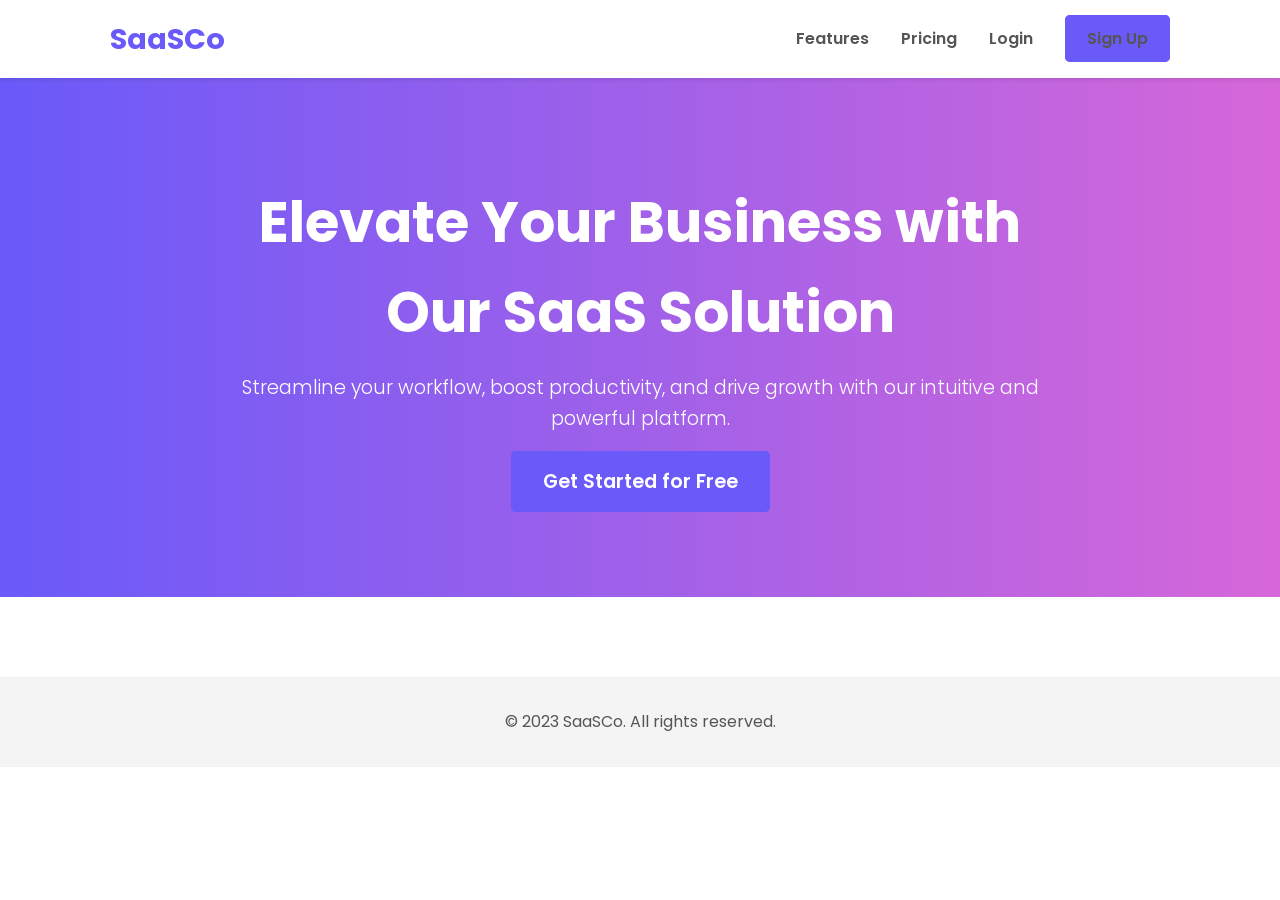
==== index.html @ 93245f71 "feat: build modern saas landing page, dashboard, login and sign up with only html, css, and js" ====
<!DOCTYPE html>
<html lang="en">
<head>
    <meta charset="UTF-8">
    <meta name="viewport" content="width=device-width, initial-scale=1.0">
    <title>SaaSCo - The Future of Business</title>
    <link rel="stylesheet" href="css/style.css">
</head>
<body>
    <header class="main-header">
        <div class="container">
            <a href="index.html" class="logo">SaaSCo</a>
            <nav class="main-nav">
                <ul>
                    <li><a href="#features">Features</a></li>
                    <li><a href="#pricing">Pricing</a></li>
                    <li><a href="login.html">Login</a></li>
                    <li><a href="signup.html" class="btn btn-primary">Sign Up</a></li>
                </ul>
            </nav>
        </div>
    </header>

    <section class="hero">
        <div class="container">
            <div class="hero-content">
                <h1 class="hero-title">Elevate Your Business with Our SaaS Solution</h1>
                <p class="hero-subtitle">Streamline your workflow, boost productivity, and drive growth with our intuitive and powerful platform.</p>
                <a href="signup.html" class="btn btn-primary btn-lg">Get Started for Free</a>
            </div>
        </div>
    </section>

    <footer class="main-footer">
        <div class="container">
            <p>&copy; 2023 SaaSCo. All rights reserved.</p>
        </div>
    </footer>

    <script src="js/main.js"></script>
</body>
</html>
---- css/style.css ----
@import url('https://fonts.googleapis.com/css2?family=Poppins:wght@300;400;600;700&display=swap');

:root {
    --primary-color: #6a5af9;
    --secondary-color: #f7f7f7;
    --text-color: #333;
    --light-gray: #f4f4f4;
    --dark-gray: #555;
    --white: #fff;
    --font-family: 'Poppins', sans-serif;
}

* {
    box-sizing: border-box;
    margin: 0;
    padding: 0;
}

body {
    font-family: var(--font-family);
    line-height: 1.6;
    color: var(--text-color);
    background-color: var(--white);
}

.container {
    max-width: 1100px;
    margin: 0 auto;
    padding: 0 20px;
}

.main-header {
    background: var(--white);
    box-shadow: 0 2px 4px rgba(0,0,0,0.1);
    padding: 1rem 0;
    position: sticky;
    top: 0;
    z-index: 1000;
}

.main-header .container {
    display: flex;
    justify-content: space-between;
    align-items: center;
}

.logo {
    font-size: 1.8rem;
    font-weight: 700;
    color: var(--primary-color);
    text-decoration: none;
}

.main-nav ul {
    list-style: none;
    display: flex;
    align-items: center;
}

.main-nav ul li {
    margin-left: 2rem;
}

.main-nav ul li a {
    text-decoration: none;
    color: var(--dark-gray);
    font-weight: 600;
    transition: color 0.3s ease;
}

.main-nav ul li a:hover {
    color: var(--primary-color);
}

.btn {
    padding: 10px 20px;
    border-radius: 5px;
    text-decoration: none;
    font-weight: 600;
    transition: background-color 0.3s ease, color 0.3s ease;
}

.btn-primary {
    background-color: var(--primary-color);
    color: var(--white);
    border: 2px solid var(--primary-color);
}

.btn-primary:hover {
    background-color: #5a4af1;
}

.hero {
    background: linear-gradient(to right, #6a5af9, #d667d9);
    color: var(--white);
    text-align: center;
    padding: 100px 0;
}

.hero-content {
    max-width: 800px;
    margin: 0 auto;
}

.hero-title {
    font-size: 3.5rem;
    font-weight: 700;
    margin-bottom: 1rem;
}

.hero-subtitle {
    font-size: 1.2rem;
    font-weight: 300;
    margin-bottom: 2rem;
}

.btn-lg {
    padding: 15px 30px;
    font-size: 1.2rem;
}

.main-footer {
    background: var(--light-gray);
    color: var(--dark-gray);
    text-align: center;
    padding: 2rem 0;
    margin-top: 5rem;
}

/* Auth Pages */
.auth-container {
    display: flex;
    justify-content: center;
    align-items: center;
    min-height: 100vh;
    background-color: var(--light-gray);
}

.auth-form {
    background: var(--white);
    padding: 3rem;
    border-radius: 10px;
    box-shadow: 0 10px 25px rgba(0,0,0,0.1);
    width: 100%;
    max-width: 450px;
    text-align: center;
}

.auth-logo {
    margin-bottom: 1.5rem;
    display: inline-block;
}

.auth-title {
    font-size: 2rem;
    font-weight: 700;
    margin-bottom: 0.5rem;
}

.auth-subtitle {
    color: var(--dark-gray);
    margin-bottom: 2rem;
}

.form-group {
    margin-bottom: 1.5rem;
    text-align: left;
}

.form-group label {
    display: block;
    font-weight: 600;
    margin-bottom: 0.5rem;
}

.form-group input {
    width: 100%;
    padding: 12px 15px;
    border: 1px solid #ddd;
    border-radius: 5px;
    font-size: 1rem;
}

.btn-block {
    width: 100%;
    padding: 15px;
    font-size: 1.1rem;
}

.auth-switch {
    margin-top: 2rem;
    color: var(--dark-gray);
}

.auth-switch a {
    color: var(--primary-color);
    font-weight: 600;
    text-decoration: none;
}

/* Dashboard */
.dashboard-layout {
    display: flex;
    min-height: 100vh;
}

.sidebar {
    width: 250px;
    background: #1e1e2d;
    color: var(--white);
    display: flex;
    flex-direction: column;
}

.sidebar-header {
    padding: 1.5rem;
    text-align: center;
    border-bottom: 1px solid #333;
}

.sidebar-header .logo {
    color: var(--white);
}

.sidebar-nav ul {
    list-style: none;
    padding: 1rem 0;
}

.sidebar-nav ul li a {
    display: block;
    padding: 1rem 1.5rem;
    color: #a0a0a0;
    text-decoration: none;
    transition: background 0.3s ease, color 0.3s ease;
}

.sidebar-nav ul li.active a,
.sidebar-nav ul li a:hover {
    background: var(--primary-color);
    color: var(--white);
}

.main-content {
    flex: 1;
    background: var(--light-gray);
    padding: 2rem;
}

.main-content-header {
    margin-bottom: 2rem;
}

.main-content-header h2 {
    font-size: 2rem;
    font-weight: 700;
}

.card {
    background: var(--white);
    padding: 2rem;
    border-radius: 10px;
    box-shadow: 0 4px 6px rgba(0,0,0,0.1);
    transition: transform 0.3s ease, box-shadow 0.3s ease;
}

.card:hover {
    transform: translateY(-5px);
    box-shadow: 0 10px 20px rgba(0,0,0,0.1);
}
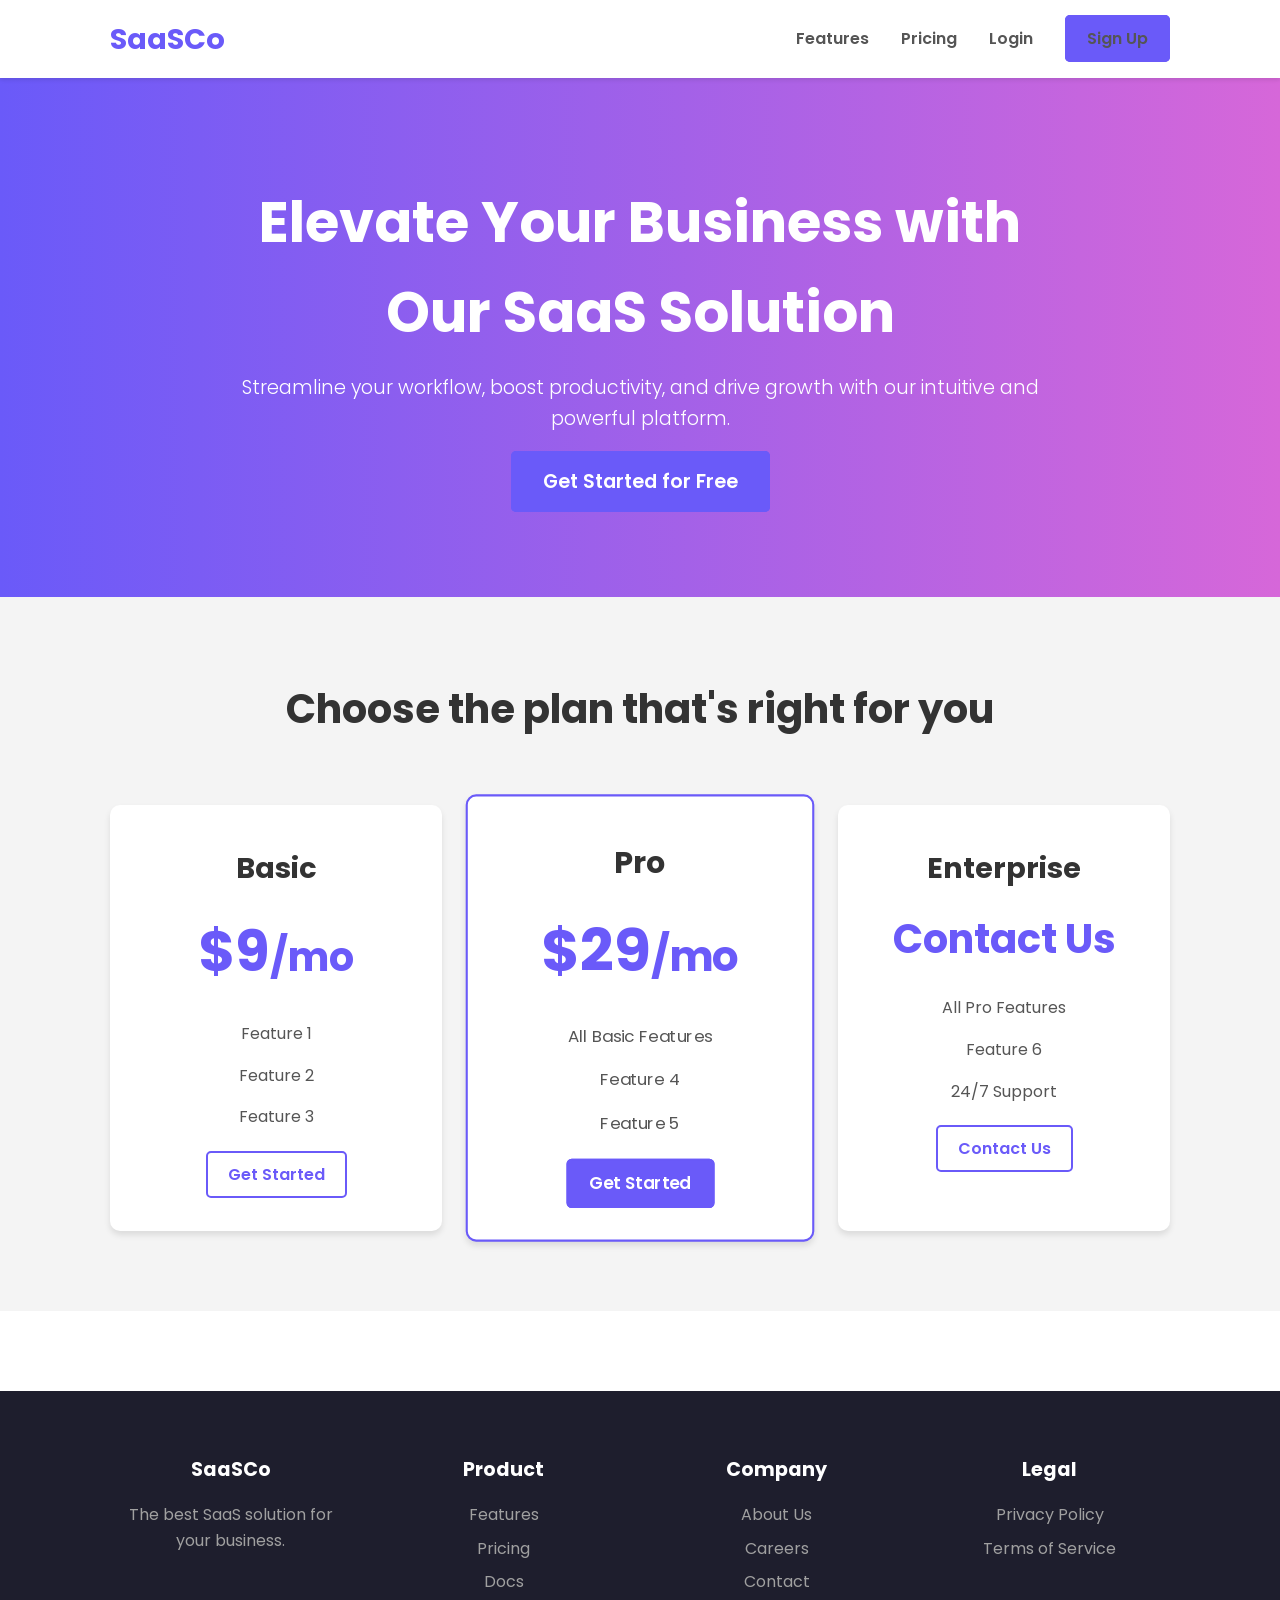
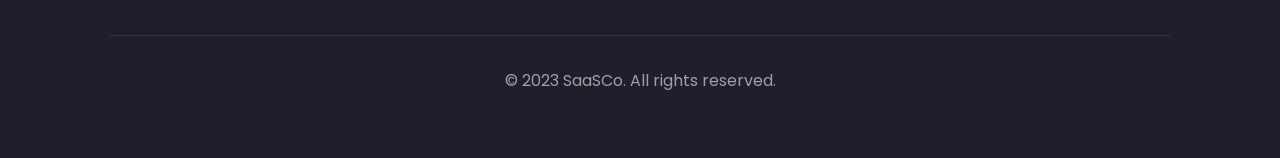
==== commit 59a62b32: "feat: add pricing section, standard footer, and social sign-up buttons" ====
--- a/index.html
+++ b/index.html
@@ -31,9 +31,78 @@
         </div>
     </section>
 
+    <section id="pricing" class="pricing-section">
+        <div class="container">
+            <h2 class="section-title">Choose the plan that's right for you</h2>
+            <div class="pricing-cards">
+                <div class="pricing-card">
+                    <h3>Basic</h3>
+                    <p class="price"><span>$9</span>/mo</p>
+                    <ul>
+                        <li>Feature 1</li>
+                        <li>Feature 2</li>
+                        <li>Feature 3</li>
+                    </ul>
+                    <a href="signup.html" class="btn btn-secondary">Get Started</a>
+                </div>
+                <div class="pricing-card popular">
+                    <h3>Pro</h3>
+                    <p class="price"><span>$29</span>/mo</p>
+                    <ul>
+                        <li>All Basic Features</li>
+                        <li>Feature 4</li>
+                        <li>Feature 5</li>
+                    </ul>
+                    <a href="signup.html" class="btn btn-primary">Get Started</a>
+                </div>
+                <div class="pricing-card">
+                    <h3>Enterprise</h3>
+                    <p class="price">Contact Us</p>
+                    <ul>
+                        <li>All Pro Features</li>
+                        <li>Feature 6</li>
+                        <li>24/7 Support</li>
+                    </ul>
+                    <a href="signup.html" class="btn btn-secondary">Contact Us</a>
+                </div>
+            </div>
+        </div>
+    </section>
+
     <footer class="main-footer">
         <div class="container">
-            <p>&copy; 2023 SaaSCo. All rights reserved.</p>
+            <div class="footer-content">
+                <div class="footer-column">
+                    <h4>SaaSCo</h4>
+                    <p>The best SaaS solution for your business.</p>
+                </div>
+                <div class="footer-column">
+                    <h4>Product</h4>
+                    <ul>
+                        <li><a href="#features">Features</a></li>
+                        <li><a href="#pricing">Pricing</a></li>
+                        <li><a href="#">Docs</a></li>
+                    </ul>
+                </div>
+                <div class="footer-column">
+                    <h4>Company</h4>
+                    <ul>
+                        <li><a href="#">About Us</a></li>
+                        <li><a href="#">Careers</a></li>
+                        <li><a href="#">Contact</a></li>
+                    </ul>
+                </div>
+                <div class="footer-column">
+                    <h4>Legal</h4>
+                    <ul>
+                        <li><a href="#">Privacy Policy</a></li>
+                        <li><a href="#">Terms of Service</a></li>
+                    </ul>
+                </div>
+            </div>
+            <div class="footer-bottom">
+                <p>&copy; 2023 SaaSCo. All rights reserved.</p>
+            </div>
         </div>
     </footer>
 
--- a/css/style.css
+++ b/css/style.css
@@ -241,6 +241,91 @@
     color: var(--white);
 }
 
+/* Footer */
+.main-footer {
+    background: #1e1e2d;
+    color: #a0a0a0;
+    padding: 4rem 0;
+}
+
+.footer-content {
+    display: grid;
+    grid-template-columns: repeat(auto-fit, minmax(200px, 1fr));
+    gap: 2rem;
+    margin-bottom: 2rem;
+}
+
+.footer-column h4 {
+    color: var(--white);
+    font-size: 1.2rem;
+    margin-bottom: 1rem;
+}
+
+.footer-column ul {
+    list-style: none;
+}
+
+.footer-column ul li {
+    margin-bottom: 0.5rem;
+}
+
+.footer-column ul li a {
+    color: #a0a0a0;
+    text-decoration: none;
+    transition: color 0.3s ease;
+}
+
+.footer-column ul li a:hover {
+    color: var(--primary-color);
+}
+
+.footer-bottom {
+    text-align: center;
+    border-top: 1px solid #333;
+    padding-top: 2rem;
+}
+
+.auth-footer {
+    margin-top: 0;
+}
+
+.or-divider {
+    display: flex;
+    align-items: center;
+    text-align: center;
+    color: var(--dark-gray);
+    margin: 2rem 0;
+}
+
+.or-divider::before,
+.or-divider::after {
+    content: '';
+    flex: 1;
+    border-bottom: 1px solid #ddd;
+}
+
+.or-divider span {
+    padding: 0 1rem;
+}
+
+.social-signup .btn-social {
+    width: 100%;
+    margin-bottom: 1rem;
+    display: flex;
+    align-items: center;
+    justify-content: center;
+    padding: 12px;
+    font-size: 1rem;
+    border: 1px solid #ddd;
+    background: var(--white);
+    color: var(--text-color);
+}
+
+.social-signup .btn-social img {
+    width: 20px;
+    margin-right: 10px;
+}
+
 .main-content {
     flex: 1;
     background: var(--light-gray);
@@ -268,3 +353,78 @@
     transform: translateY(-5px);
     box-shadow: 0 10px 20px rgba(0,0,0,0.1);
 }
+
+/* Pricing Section */
+.pricing-section {
+    padding: 80px 0;
+    background: var(--light-gray);
+}
+
+.section-title {
+    text-align: center;
+    font-size: 2.5rem;
+    font-weight: 700;
+    margin-bottom: 4rem;
+}
+
+.pricing-cards {
+    display: grid;
+    grid-template-columns: repeat(auto-fit, minmax(300px, 1fr));
+    gap: 2rem;
+}
+
+.pricing-card {
+    background: var(--white);
+    padding: 2.5rem;
+    border-radius: 10px;
+    text-align: center;
+    box-shadow: 0 4px 6px rgba(0,0,0,0.1);
+    transition: transform 0.3s ease, box-shadow 0.3s ease;
+}
+
+.pricing-card:hover {
+    transform: translateY(-10px);
+    box-shadow: 0 15px 30px rgba(0,0,0,0.1);
+}
+
+.pricing-card.popular {
+    border: 2px solid var(--primary-color);
+    transform: scale(1.05);
+}
+
+.pricing-card h3 {
+    font-size: 1.8rem;
+    margin-bottom: 1rem;
+}
+
+.pricing-card .price {
+    font-size: 2.5rem;
+    font-weight: 700;
+    color: var(--primary-color);
+    margin-bottom: 1.5rem;
+}
+
+.pricing-card .price span {
+    font-size: 3.5rem;
+}
+
+.pricing-card ul {
+    list-style: none;
+    margin-bottom: 2rem;
+}
+
+.pricing-card ul li {
+    margin-bottom: 1rem;
+    color: var(--dark-gray);
+}
+
+.btn-secondary {
+    background: var(--white);
+    color: var(--primary-color);
+    border: 2px solid var(--primary-color);
+}
+
+.btn-secondary:hover {
+    background: var(--primary-color);
+    color: var(--white);
+}
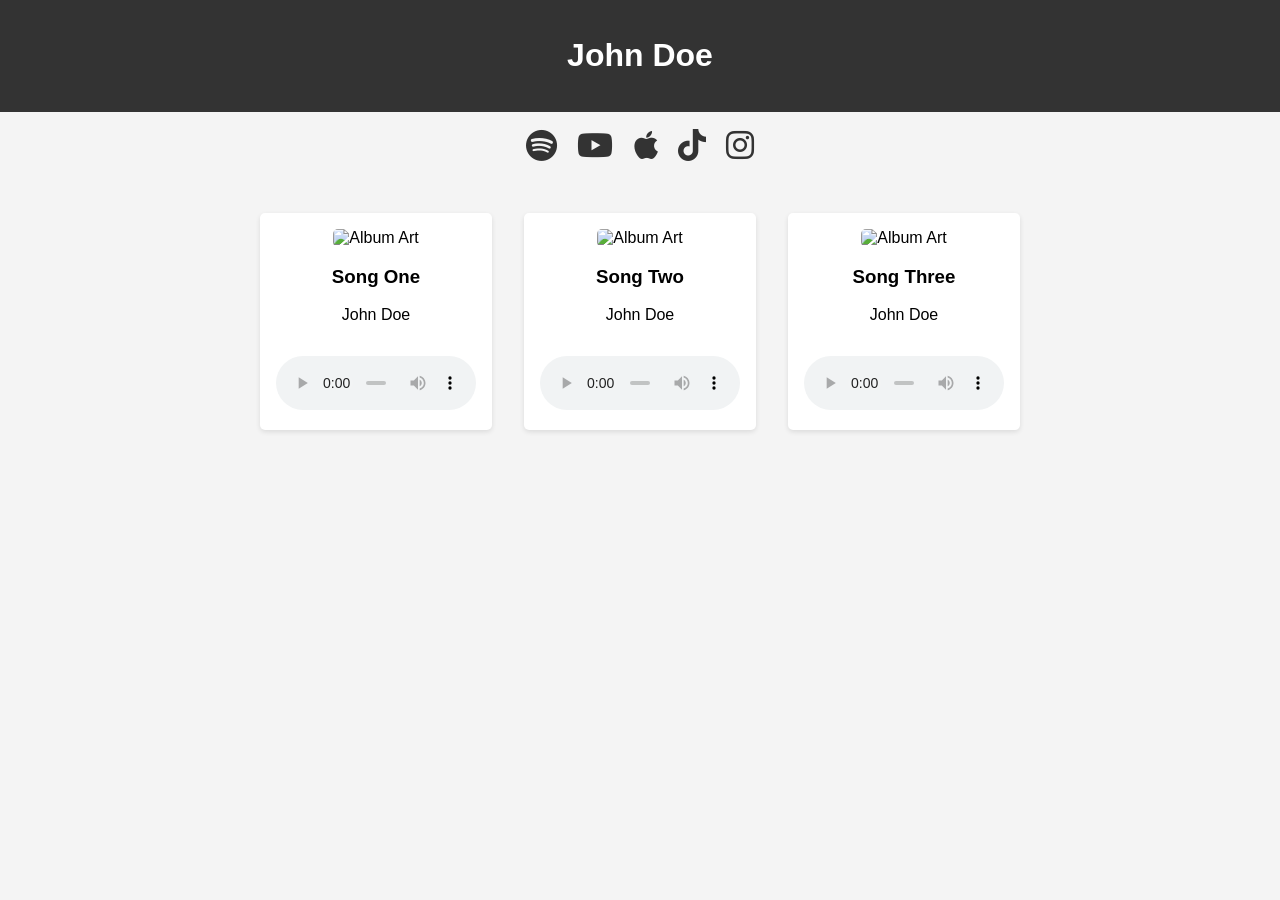
==== commit c0ea6f8c: "Fix bugs in music portfolio page" ====
--- a/index.html
+++ b/index.html
@@ -3,109 +3,42 @@
 <head>
     <meta charset="UTF-8">
     <meta name="viewport" content="width=device-width, initial-scale=1.0">
-    <title>SaaSCo - The Future of Business</title>
-    <link rel="stylesheet" href="css/style.css">
+    <title>Music Portfolio</title>
+    <link rel="stylesheet" href="style.css">
+    <link rel="stylesheet" href="https://cdnjs.cloudflare.com/ajax/libs/font-awesome/6.0.0-beta3/css/all.min.css">
 </head>
 <body>
-    <header class="main-header">
-        <div class="container">
-            <a href="index.html" class="logo">SaaSCo</a>
-            <nav class="main-nav">
-                <ul>
-                    <li><a href="#features">Features</a></li>
-                    <li><a href="#pricing">Pricing</a></li>
-                    <li><a href="login.html">Login</a></li>
-                    <li><a href="signup.html" class="btn btn-primary">Sign Up</a></li>
-                </ul>
-            </nav>
-        </div>
+    <header>
+        <h1>John Doe</h1>
     </header>
-
-    <section class="hero">
-        <div class="container">
-            <div class="hero-content">
-                <h1 class="hero-title">Elevate Your Business with Our SaaS Solution</h1>
-                <p class="hero-subtitle">Streamline your workflow, boost productivity, and drive growth with our intuitive and powerful platform.</p>
-                <a href="signup.html" class="btn btn-primary btn-lg">Get Started for Free</a>
+    <main>
+        <section class="social-media">
+            <a href="#"><i class="fab fa-spotify"></i></a>
+            <a href="#"><i class="fab fa-youtube"></i></a>
+            <a href="#"><i class="fab fa-apple"></i></a>
+            <a href="#"><i class="fab fa-tiktok"></i></a>
+            <a href="#"><i class="fab fa-instagram"></i></a>
+        </section>
+        <section class="music-gallery">
+            <div class="card">
+                <img src="https://via.placeholder.com/150/FFC300/000000?text=Album+Art+1" alt="Album Art">
+                <h3>Song One</h3>
+                <p>John Doe</p>
+                <audio controls src=""></audio>
             </div>
-        </div>
-    </section>
-
-    <section id="pricing" class="pricing-section">
-        <div class="container">
-            <h2 class="section-title">Choose the plan that's right for you</h2>
-            <div class="pricing-cards">
-                <div class="pricing-card">
-                    <h3>Basic</h3>
-                    <p class="price"><span>$9</span>/mo</p>
-                    <ul>
-                        <li>Feature 1</li>
-                        <li>Feature 2</li>
-                        <li>Feature 3</li>
-                    </ul>
-                    <a href="signup.html" class="btn btn-secondary">Get Started</a>
-                </div>
-                <div class="pricing-card popular">
-                    <h3>Pro</h3>
-                    <p class="price"><span>$29</span>/mo</p>
-                    <ul>
-                        <li>All Basic Features</li>
-                        <li>Feature 4</li>
-                        <li>Feature 5</li>
-                    </ul>
-                    <a href="signup.html" class="btn btn-primary">Get Started</a>
-                </div>
-                <div class="pricing-card">
-                    <h3>Enterprise</h3>
-                    <p class="price">Contact Us</p>
-                    <ul>
-                        <li>All Pro Features</li>
-                        <li>Feature 6</li>
-                        <li>24/7 Support</li>
-                    </ul>
-                    <a href="signup.html" class="btn btn-secondary">Contact Us</a>
-                </div>
+            <div class="card">
+                <img src="https://via.placeholder.com/150/DAF7A6/000000?text=Album+Art+2" alt="Album Art">
+                <h3>Song Two</h3>
+                <p>John Doe</p>
+                <audio controls src=""></audio>
             </div>
-        </div>
-    </section>
-
-    <footer class="main-footer">
-        <div class="container">
-            <div class="footer-content">
-                <div class="footer-column">
-                    <h4>SaaSCo</h4>
-                    <p>The best SaaS solution for your business.</p>
-                </div>
-                <div class="footer-column">
-                    <h4>Product</h4>
-                    <ul>
-                        <li><a href="#features">Features</a></li>
-                        <li><a href="#pricing">Pricing</a></li>
-                        <li><a href="#">Docs</a></li>
-                    </ul>
-                </div>
-                <div class="footer-column">
-                    <h4>Company</h4>
-                    <ul>
-                        <li><a href="#">About Us</a></li>
-                        <li><a href="#">Careers</a></li>
-                        <li><a href="#">Contact</a></li>
-                    </ul>
-                </div>
-                <div class="footer-column">
-                    <h4>Legal</h4>
-                    <ul>
-                        <li><a href="#">Privacy Policy</a></li>
-                        <li><a href="#">Terms of Service</a></li>
-                    </ul>
-                </div>
+            <div class="card">
+                <img src="https://via.placeholder.com/150/FF5733/000000?text=Album+Art+3" alt="Album Art">
+                <h3>Song Three</h3>
+                <p>John Doe</p>
+                <audio controls src=""></audio>
             </div>
-            <div class="footer-bottom">
-                <p>&copy; 2023 SaaSCo. All rights reserved.</p>
-            </div>
-        </div>
-    </footer>
-
-    <script src="js/main.js"></script>
+        </section>
+    </main>
 </body>
 </html>
--- a/style.css
+++ b/style.css
@@ -0,0 +1,55 @@
+body {
+    font-family: sans-serif;
+    margin: 0;
+    background-color: #f4f4f4;
+}
+
+header {
+    background-color: #333;
+    color: #fff;
+    padding: 1rem;
+    text-align: center;
+}
+
+.social-media {
+    text-align: center;
+    padding: 1rem;
+}
+
+.social-media a {
+    color: #333;
+    font-size: 2rem;
+    margin: 0 0.5rem;
+    transition: color 0.3s;
+}
+
+.social-media a:hover {
+    color: #555;
+}
+
+.music-gallery {
+    display: flex;
+    flex-wrap: wrap;
+    justify-content: center;
+    padding: 1rem;
+}
+
+.card {
+    background-color: #fff;
+    border-radius: 5px;
+    box-shadow: 0 2px 5px rgba(0, 0, 0, 0.1);
+    margin: 1rem;
+    padding: 1rem;
+    text-align: center;
+    width: 200px;
+}
+
+.card img {
+    border-radius: 5px;
+    max-width: 100%;
+}
+
+audio {
+    width: 100%;
+    margin-top: 1rem;
+}
